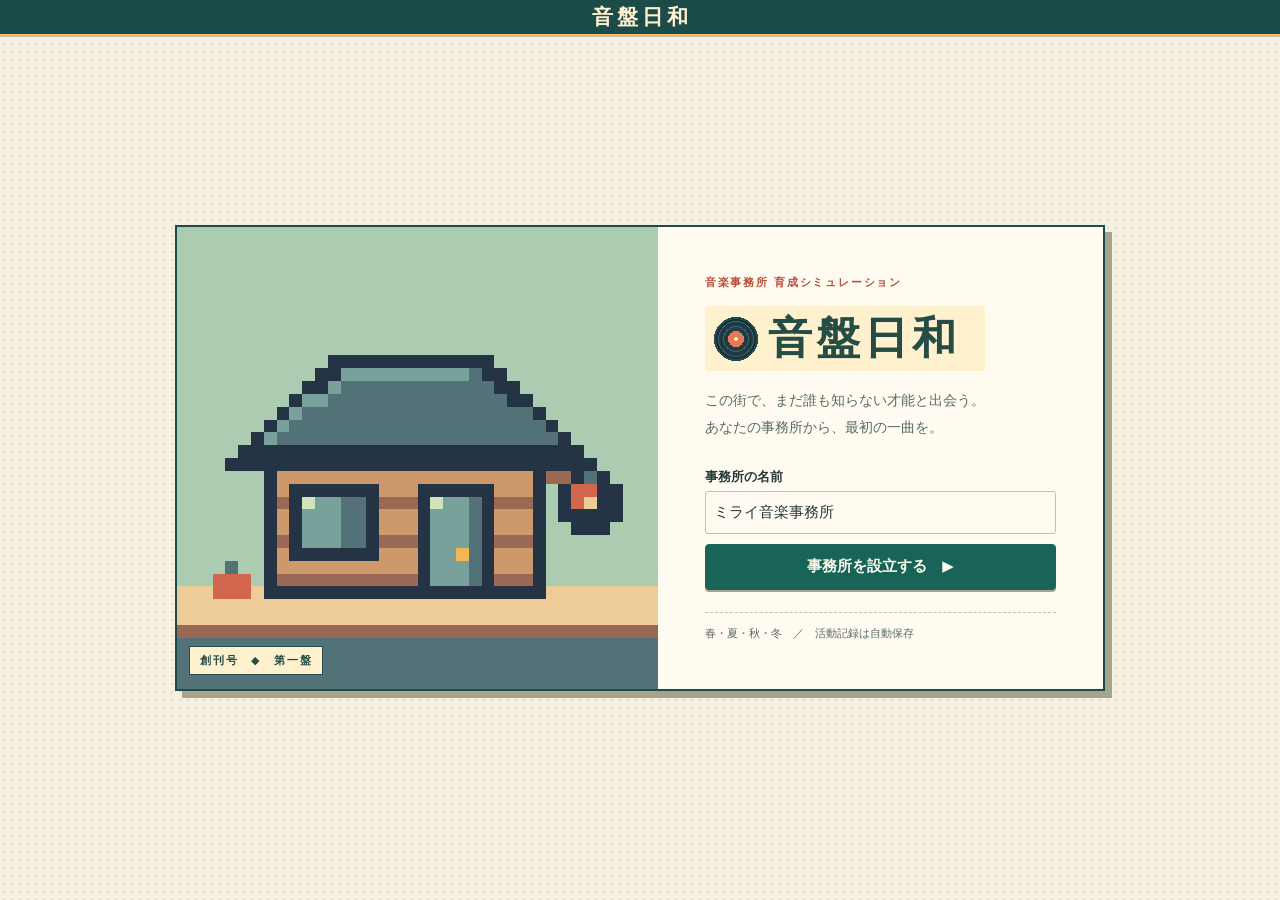
==== index.html @ c470c2fb "音盤日和 v1.0 を公開 音楽事務所育成シミュレーション「音盤日和」の最初の公開版。 ゲーム一式（ブラウザで遊べる静的ファイル）、ドット絵の素材、 設計書（game_design.md v1.0）と" ====
<!doctype html>
<html lang="ja">
<head>
<meta charset="utf-8">
<meta name="viewport" content="width=device-width,initial-scale=1">
<title>音盤日和｜音楽事務所育成ゲーム</title>
<link rel="stylesheet" href="style.css">
</head>
<body>
<div id="app"></div>
<script src="data.js"></script>
<script src="engine.js"></script>
<script src="art.js"></script>
<script src="sound.js"></script>
<script src="fx.js"></script>
<script src="goals.js"></script>
<script src="rival.js"></script>
<script src="live.js"></script>
<script src="ceremony.js"></script>
<script src="auto.js"></script>
<script src="app.js"></script>
<script src="training-input.js"></script>
</body>
</html>
---- style.css ----
:root{color-scheme:light;--bg:#f6f0e3;--card:#fffbf1;--ink:#263a39;--sub:#596b62;--line:#c4c1a9;--accent:#196459;--accent-ink:#fffbed;--good:#16734f;--warn:#ac442b;--ours:#dcecd8;--bar:#e8e8d6;--brand:#b94e39;--poster:#1c4c49;--cream:#fff0ce;--gold:#f4bd69;--shadow:#a6a48b;--dot:#ded9c8;--rest-bg:#eaf0f6;--rest-line:#7f9bbd}
@media(prefers-color-scheme:dark){:root{color-scheme:dark;--bg:#192723;--card:#25352f;--ink:#f3efd9;--sub:#bccabd;--line:#56685c;--accent:#a0d6bd;--accent-ink:#193b32;--good:#8cdbac;--warn:#ffab87;--ours:#364c3e;--bar:#3d4e43;--brand:#f29d7c;--poster:#173b38;--shadow:#101d19;--dot:#304237;--rest-bg:#22303d;--rest-line:#7d9cc0}}
*{box-sizing:border-box}
body{margin:0;background:var(--bg);color:var(--ink);font-family:system-ui,-apple-system,"Hiragino Sans","Yu Gothic UI",sans-serif;font-size:15px;line-height:1.55}
header{position:sticky;top:0;z-index:5;background:var(--card);border-bottom:1px solid var(--line)}
.top{display:flex;align-items:center;gap:12px;padding:10px 16px;max-width:960px;margin:0 auto}
.top h1{font-size:16px;margin:0;flex:1;min-width:0;overflow:hidden;text-overflow:ellipsis;white-space:nowrap}
.date{font-weight:700;color:var(--accent);white-space:nowrap}
nav{display:flex;gap:4px;padding:0 12px 8px;max-width:960px;margin:0 auto;overflow-x:auto}
nav button{border:0;background:none;color:var(--sub);padding:6px 12px;border-radius:999px;font:inherit;cursor:pointer;white-space:nowrap}
nav button.on{background:var(--accent);color:var(--accent-ink)}
main{max-width:960px;margin:0 auto;padding:16px}
.card{background:var(--card);border:1px solid var(--line);border-radius:12px;padding:14px 16px;margin-bottom:12px}
h2{font-size:17px;margin:4px 0 10px}
h3{font-size:15px;margin:0}
.btn{border:1px solid var(--line);background:var(--card);color:var(--ink);padding:7px 14px;border-radius:8px;font:inherit;cursor:pointer}
.btn.pri{background:var(--accent);border-color:var(--accent);color:var(--accent-ink);font-weight:700}
.btn:disabled{opacity:.45;cursor:default}
.btn.sm{padding:3px 10px;font-size:13px}
.sub{color:var(--sub);font-size:13px}
.grid{display:grid;grid-template-columns:repeat(auto-fill,minmax(280px,1fr));gap:12px}
.grid .card{margin:0}
.tag{display:inline-block;font-size:12px;padding:1px 8px;border-radius:999px;background:var(--bar);margin:2px 4px 2px 0}
.abil{display:grid;grid-template-columns:4.5em 1fr 2.2em 1.4em;align-items:center;gap:6px;font-size:13px}
.bar{height:8px;background:var(--bar);border-radius:4px;position:relative}
.bar i{display:block;height:100%;background:var(--accent);border-radius:4px}
.bar b{position:absolute;top:-2px;bottom:-2px;width:2px;background:var(--ink);opacity:.45}
.pot{text-align:center;font-weight:700;color:var(--sub)}
select,input[type=text]{font:inherit;padding:6px 8px;border:1px solid var(--line);border-radius:8px;background:var(--card);color:var(--ink);max-width:100%}
.tbl{overflow-x:auto}
table{width:100%;border-collapse:collapse;font-size:14px}
td,th{padding:6px 4px;border-bottom:1px solid var(--line);text-align:left}
th{color:var(--sub);font-weight:600;font-size:12px}
tr.ours td{background:var(--ours);font-weight:600}
.num{text-align:right;font-variant-numeric:tabular-nums}
.stats{display:grid;grid-template-columns:repeat(auto-fit,minmax(130px,1fr));gap:8px}
.stat{background:var(--bg);border-radius:10px;padding:10px}
.stat b{display:block;font-size:20px}
ul.log{margin:4px 0 10px;padding-left:18px}
.warn{color:var(--warn)}
.good{color:var(--good)}
.row{display:flex;gap:8px;flex-wrap:wrap;align-items:center}
.between{justify-content:space-between}
.check{display:flex;gap:6px;align-items:center;padding:3px 0}
.year{font-weight:700;margin:12px 0 4px}
.mock{font-size:12px;color:var(--sub);text-align:center;padding:16px}
.overlay{position:fixed;inset:0;z-index:20;background:rgba(0,0,0,.45);display:flex;align-items:flex-start;justify-content:center;padding:24px 16px;overflow-y:auto}
.modal{background:var(--card);color:var(--ink);border-radius:12px;width:100%;max-width:720px;padding:16px}
.modal details{border-top:1px solid var(--line);padding:8px 0}
.modal summary{cursor:pointer;font-weight:700}
.help-body p{margin:6px 0}
.ovbox{display:flex;align-items:baseline;gap:8px;flex-wrap:wrap;margin:6px 0}
.ovbox b{font-size:22px;color:var(--accent)}
.review{background:var(--bg);border-radius:8px;padding:8px 10px;margin:8px 0;font-size:13px;line-height:1.7}
.review .sub{display:block;text-align:right}
.chips{display:flex;flex-wrap:wrap;gap:6px;margin-top:8px;min-height:32px}
.chip{border:1px solid var(--line);background:var(--bg);color:var(--ink);border-radius:999px;padding:4px 10px;font:inherit;font-size:13px;cursor:pointer;display:flex;flex-direction:column;align-items:flex-start;line-height:1.3}
.chip small{color:var(--sub);font-size:11px}
.chip.on{border-color:var(--accent);background:var(--accent);color:var(--accent-ink)}
.chip.on small{color:var(--accent-ink)}
.chip.tired{border-color:var(--warn)}
.room{border-top:4px solid var(--accent)}
.room-rest{border-top-color:var(--rest-line);background:var(--rest-bg);border-color:var(--rest-line)}
.season-banner{display:flex;align-items:center;gap:12px;border-radius:10px;padding:14px 16px;margin-bottom:12px;color:#1d1d1f}
.season-banner span{font-size:34px}
.season-banner b{font-size:20px}
.season-banner .sub{color:#4a4a50}
.season-banner.s0{background:#ffe3ec}
.season-banner.s1{background:#dff4ff}
.season-banner.s2{background:#ffe9d1}
.season-banner.s3{background:#e8ecf7}
.event-card{border:2px solid var(--accent);border-radius:10px;padding:14px 16px}
.event-card p{margin:8px 0 12px}
.result{background:var(--ours);border-radius:8px;padding:8px 10px;margin-bottom:12px;font-size:14px}
.modal h3{margin-top:12px}
body{background-image:radial-gradient(var(--dot) 1px,transparent 1px);background-size:8px 8px;overflow-wrap:anywhere}
button,input,select,summary,a{touch-action:manipulation}
button:focus-visible,input:focus-visible,select:focus-visible,summary:focus-visible,a:focus-visible{outline:3px solid var(--brand);outline-offset:2px}
a{color:var(--accent)}
.pixel,.portrait i{image-rendering:pixelated}
.ico{width:16px;height:16px;vertical-align:-3px;margin-right:4px}
header{border-bottom:2px solid var(--accent);box-shadow:0 2px 0 var(--line)}
.top,nav,main{max-width:1100px}
.top{padding:12px 18px}.head-disc{width:32px;vertical-align:middle;margin-right:7px}
.top h1{font-weight:800}.date{font-size:14px}
nav{gap:4px;padding:0 16px 8px}nav button{border-radius:3px;flex:1;font-weight:700;font-size:14px}
nav button.on .ico{background:#f2d9a8;border-radius:3px}
.btn{border-radius:4px;font-weight:650;min-height:36px}.btn.pri{box-shadow:0 2px 0 var(--shadow)}.btn:hover,nav button:hover{filter:brightness(.94)}.btn:active{transform:translateY(1px)}
main{padding:20px 18px 40px}
.card,.modal{border-radius:5px;border:1px solid var(--line);box-shadow:0 3px 0 color-mix(in srgb,var(--shadow) 46%,transparent)}
.card{padding:16px}.page-head{position:relative;overflow:hidden;display:flex;align-items:center;justify-content:space-between;gap:12px;background:var(--poster);color:var(--cream);padding:20px 24px;margin-bottom:18px;border-bottom:5px solid var(--gold)}
.page-head small,.eyebrow,.season-label small,.catalog{font-weight:750;font-size:11px;letter-spacing:.16em}
.page-head h2{font-family:serif;font-size:clamp(25px,4vw,34px);line-height:1.25;margin:6px 0 4px}.page-head p{margin:0;font-size:13px}.page-head>.ico{width:48px;height:48px;padding:6px;background:var(--cream);transform:rotate(3deg);margin-right:8px}
.office-thumb{position:absolute;right:0;top:0;height:100%;width:34%;object-fit:cover;border-left:4px solid var(--gold)}.page-home .page-head>div{max-width:64%}
h2{font-size:19px}h3{font-size:16px}.grid{grid-template-columns:repeat(auto-fit,minmax(min(285px,100%),1fr));align-items:start}.grid>.card:only-child{max-width:540px}
.stat{background:var(--bg);border-radius:2px;border-left:3px solid var(--gold)}.stat b{font-family:ui-monospace,monospace;color:var(--accent);font-size:23px}
.identity{display:flex;align-items:center;gap:8px}.portrait{display:inline-block;flex:none;position:relative;vertical-align:middle;width:var(--size);height:var(--size);background:linear-gradient(145deg,var(--swatch) 0 75%,#fff5da 75%);border-radius:3px;overflow:hidden}
.portrait i{position:absolute;inset:0;background-repeat:no-repeat}.identity .portrait{box-shadow:inset 0 0 0 2px #ffffff50}
.tag{border-radius:4px;padding:3px 7px}.tag .ico{width:13px;height:13px}.ovbox{padding:5px 0;border-bottom:1px dashed var(--line)}.ovbox b{font:800 27px ui-monospace,monospace}
.dossier{padding-top:8px}.dossier summary{cursor:pointer;font-size:13px;font-weight:650;color:var(--accent);padding:6px 0}.dossier[open] summary{margin-bottom:8px}
.abil{grid-template-columns:5.7em 1fr 2em 1.2em;line-height:1.75}.abil .ico{width:13px;height:13px}.bar,.bar i{border-radius:1px}.bar{height:7px}.bar i{background:var(--accent)}.review{border-radius:2px;border-left:3px solid var(--gold)}
.member{display:inline-flex;align-items:center;gap:4px;margin:4px}.room-scene{height:146px;position:relative;overflow:hidden;margin:-16px -16px 12px}.room-bg,.place-photo,.venue-image{width:100%;object-fit:cover}.room-bg{height:100%}.occupants{position:absolute;inset:auto 5px 4px;display:flex;gap:2px;flex-wrap:wrap;align-content:flex-end}
.occupant{border:0;background:none;padding:0;cursor:pointer;line-height:0}.occupant .portrait{background:none;filter:drop-shadow(1px 1px 0 #15332f)}.occupant.selected{outline:2px solid var(--gold);background:#21373380}.room{overflow:hidden}.room .chip{border-radius:3px;min-height:36px}
.place{overflow:hidden}.place-photo{height:115px}.venue-image{height:78px;margin:8px 0}.gig,.award{display:flex;gap:10px;align-items:center;padding:7px 0;border-bottom:1px dashed var(--line)}.gig img{width:88px;aspect-ratio:2/1;object-fit:cover}
.page-chart tr:nth-child(2) td:first-child{color:var(--brand);font-weight:900}.page-history .year{border-bottom:2px solid var(--accent);color:var(--accent)}.page-history .log li{padding:4px 0}.check{flex-wrap:wrap;border-bottom:1px dashed var(--line);padding:7px 0}
.overlay{background:#102521af}.modal{padding:18px}.season-banner{padding:0;height:clamp(110px,19vw,155px);border-radius:3px;align-items:end;overflow:hidden;background-size:cover!important;background-position:center!important;image-rendering:pixelated;animation:arrive .28s ease-out}
.season-banner.s0{background-image:url(images/seasons/0.png)}.season-banner.s1{background-image:url(images/seasons/1.png)}.season-banner.s2{background-image:url(images/seasons/2.png)}.season-banner.s3{background-image:url(images/seasons/3.png)}
.season-label{padding:8px 15px;background:#193938ee;color:var(--cream);border-left:4px solid var(--gold)}.season-label small,.season-label b{display:block}.season-label .sub{color:#e6e5d0}.season-label .ico{background:var(--cream);padding:2px;width:21px;height:21px}
.event-card{border:1px solid var(--line);border-top:4px solid var(--brand);border-radius:3px;display:flow-root}.event-card>.portrait,.event-photo{float:right;margin-left:10px}.event-photo{width:90px}.event-card button{min-height:42px}.modal td .portrait{margin-right:5px}.award .ico{width:24px;height:24px}
.cover{max-width:970px;min-height:94vh;display:grid;align-content:center;padding:32px 20px}.sleeve{border:2px solid var(--poster);background:var(--card);display:grid;grid-template-columns:1.08fr 1fr;box-shadow:7px 7px 0 var(--shadow)}
.cover-art{position:relative;min-height:360px;overflow:hidden}.cover-img{position:absolute;width:100%;height:100%;object-fit:cover}.catalog{position:absolute;left:12px;bottom:14px;background:var(--cream);color:#254c45;padding:5px 10px;border:1px solid #254c45}
.cover-copy{padding:clamp(24px,4vw,47px);display:flex;flex-direction:column;justify-content:center}.eyebrow{color:var(--brand)}.cover-copy h1{margin:15px 0 6px;display:flex;align-items:center;gap:8px;white-space:nowrap;font-family:serif;letter-spacing:.02em;font-size:clamp(32px,4vw,48px);line-height:1.25}.brand-disc{width:.95em}
.cover-copy p{color:var(--sub);font-size:14px;line-height:1.9;margin:10px 0 26px}.cover-copy label{font-weight:700;font-size:13px;margin-bottom:4px}.cover-copy input{min-height:43px;border-radius:3px}.cover-copy .pri{margin-top:10px;min-height:46px}.cover-foot{border-top:1px dashed var(--line);padding-top:12px;margin-top:22px;color:var(--sub);font-size:11px}
@keyframes arrive{from{opacity:.3;transform:translateY(-6px)}to{opacity:1;transform:none}}
@media(prefers-reduced-motion:reduce){*,*::before,*::after{animation:none!important;transition:none!important}}
@media(max-width:650px){.cover{max-width:480px}.sleeve{grid-template-columns:1fr}.cover-art{min-height:0;height:clamp(180px,55vw,255px)}.cover-copy{padding:22px}.cover-copy p{margin:8px 0 15px}.top{flex-wrap:wrap;gap:6px;padding:7px 9px}.top h1{font-size:14px}.head-disc{width:20px;margin-right:3px}.date{font-size:12px}.date .ico{width:13px;height:13px;margin-right:0}.top .btn{font-size:12px;padding:5px 7px}.top .pri{white-space:nowrap}nav{padding:0 4px 5px;gap:1px;display:grid;grid-template-columns:repeat(7,minmax(0,1fr));overflow:visible}nav button{font-size:11px;letter-spacing:-.04em;padding:4px 0;white-space:normal;line-height:1.1}nav .ico{display:block;margin:0 auto 3px;width:14px;height:14px}main{padding:12px 9px 28px}.page-head{padding:14px;margin-bottom:12px}.office-thumb{width:30%}.page-head small{font-size:10px}.card,.modal{padding:12px}.grid{gap:9px}.room-scene{margin:-12px -12px 10px}.overlay{padding:10px 6px}.stats{grid-template-columns:repeat(2,minmax(0,1fr))}.cover-copy h1{font-size:36px}}
.event-illustration{display:block;width:100%;max-height:150px;object-fit:cover;margin-bottom:12px}.event-card>.portrait{margin-top:4px}
.occupant{display:flex;flex-direction:column;align-items:center}.occupant::after{content:"";width:16px;height:15px;margin-top:-2px;background:linear-gradient(90deg,#233c43 0 35%,transparent 35% 63%,#233c43 63%) bottom/100% 6px no-repeat,linear-gradient(90deg,#314951 0 25%,#50656a 25% 75%,#314951 75%) top/100% 9px no-repeat;filter:drop-shadow(1px 1px 0 #cec4a1)}

.wordmark{width:min(100%,280px);height:auto}.portrait,button img{user-select:none}
.masthead{background:var(--poster);color:var(--cream);text-align:center;font:700 21px/34px serif;letter-spacing:.18em;text-indent:.18em;border-bottom:1px solid var(--gold)}
.overlay{top:34px}.welcome-head{border:0}.page-head>div:first-child{max-width:63%}.page-head{min-height:105px}.page-head h2{margin-top:0}
.action-badge{display:inline-block;padding:1px 5px;margin-left:3px;border-radius:4px;background:#ffe096;color:#533415;font-size:11px;font-weight:800;line-height:1.5;border:1px solid #966724;vertical-align:middle}
.unit-card{overflow:hidden}.unit-jacket{position:relative;margin:-16px -16px 0}.type-photo{width:100%;aspect-ratio:2.35;display:block;object-fit:cover}.type-label{position:absolute;bottom:6px;left:8px;padding:3px 9px;background:#173b38;color:#fff0ce;border-left:3px solid #f4bd69;font-weight:750;font-size:13px}.type-label .ico{background:#fff0ce;border-radius:2px}.unit-name{font-size:clamp(22px,3vw,30px);line-height:1.25;margin:12px 0 8px;color:var(--ink)}.form-type-photo{width:min(100%,360px);display:block;aspect-ratio:3;object-fit:cover;margin-bottom:10px;border-radius:3px}
.chart-move{display:inline-flex;align-items:center;white-space:nowrap;border-radius:4px;border:1px solid currentColor;padding:2px 6px;font-size:12px;font-weight:750}.chart-move.new{background:#ffde9c;color:#634316}.chart-move.up{background:#d6efdc;color:#20583b}.chart-move.down{background:#f5dfd9;color:#85462c}.chart-move.flat{background:#e4e6ec;color:#475164}.prev-rank{display:block;color:var(--sub);font-size:11px}
.face-link{background:none;color:inherit;border:0;padding:0;vertical-align:middle;line-height:0;border-radius:4px;cursor:zoom-in}.face-link:hover,.occupant:hover{outline:2px solid var(--accent)}.event-card>.face-link{float:right}
.profile-dialog{color:var(--ink);background:var(--card);border:2px solid var(--accent);border-radius:7px;width:min(420px,calc(100% - 24px));max-height:calc(100dvh - 84px);overflow:auto;padding:18px;box-shadow:0 10px 36px #12292666}.profile-dialog::backdrop{background:#112723a8}.profile-top{display:flex;align-items:center;justify-content:space-between;border-bottom:1px dashed var(--line);padding-bottom:8px;margin-bottom:10px}
.chip-name{display:flex;align-items:center;gap:4px}.chip-name i{font-style:normal;opacity:.7}.chip-name::after{content:'✓';visibility:hidden}.chip.on .chip-name::after{visibility:visible}.chip.tired:not(.on){border-color:var(--line)}.chip.tired small{font-weight:bold}.room-move{margin-top:8px}.room-move:enabled{background:var(--accent);color:var(--accent-ink)}.room-move:disabled{visibility:hidden}.room.drop-target{outline:4px dashed var(--accent);outline-offset:-4px;background:var(--ours)}
[data-drag-person]{cursor:grab;user-select:none;-webkit-user-select:none;-webkit-touch-callout:none}.moving-person [data-drag-person]{cursor:grabbing}.drag-ghost{position:fixed;top:0;left:0;background:var(--accent);color:var(--accent-ink);padding:5px 10px;border:2px solid var(--gold);border-radius:4px;z-index:30;pointer-events:none}
@media(max-width:650px){.unit-jacket{margin:-12px -12px 0}.action-badge{margin:2px auto 0;display:table;font-size:9px;line-height:12px;padding:0 3px}nav button{align-self:stretch}nav{align-items:start}.masthead{font-size:18px;line-height:28px}.overlay{top:29px}.page-head{min-height:89px}.page-head h2{font-size:23px}.room-move{min-height:36px}}

/* グループ名と形態を同じ視線で読める小型の名札 */
.unit-card .unit-jacket{margin:0 0 8px;display:flex;gap:10px;align-items:center;padding:0 0 10px;border-bottom:1px dashed var(--line)}.unit-jacket>div{min-width:0}.unit-jacket .type-photo,.form-type-photo{width:auto;height:44px;max-width:88px;aspect-ratio:auto;object-fit:contain;margin:0;flex:none}.unit-jacket .type-label{position:static;display:inline-block;background:var(--bar);color:var(--accent);border-left:0;border-radius:3px;font-size:12px;line-height:1.5;padding:1px 6px}.unit-jacket .unit-name{margin:3px 0 0;line-height:1.2}.office-thumb{object-fit:contain;background:var(--poster);border-left:0}.action-badge{display:inline-grid;place-items:center;border:1px solid #fff6df;border-radius:50%;width:17px;height:17px;margin:0 0 0 3px;padding:0;background:#b54030;color:white;font:800 12px/1 system-ui;vertical-align:2px}.chart-move{font-family:system-ui,sans-serif;font-weight:800}
@media(max-width:650px){nav button{position:relative}nav .action-badge{position:absolute;top:0;left:calc(50% + 3px);margin:0;width:14px;height:14px;font-size:10px}.unit-jacket .type-photo,.form-type-photo{height:32px;max-width:64px}}
/* 横並びの枠は縦横の大きさをそろえる（D40）。いちばん大きい枠に合わせ、操作ボタンは枠の下端にそろえる */
.grid{grid-template-columns:repeat(auto-fill,minmax(min(285px,100%),1fr));grid-auto-rows:1fr;align-items:stretch}
.grid>.card:only-child{max-width:none}
.grid>.card{display:flex;flex-direction:column}
.grid>.card>:last-child{margin-top:auto}
.grid>.card>.btn:last-child{align-self:flex-start}
/* 所属カードの詳細を開いている間：開いた枠だけ幅はそのまま下へ伸ばす。ほかの枠は閉じたときの高さ（--card-h）を保つ */
.grid:has(.dossier[open]){grid-auto-rows:auto;align-items:start}
.grid:has(.dossier[open])>.card{min-height:var(--card-h,auto)}

/* ===== 演出・アニメーション（D44〜D46） ===== */
@keyframes spin{to{transform:rotate(360deg)}}
@keyframes paperIn{from{opacity:0;transform:translateY(7px)}to{opacity:1;transform:none}}
@keyframes pageIn{from{opacity:.4}to{opacity:1}}
.page-in{animation:pageIn .2s ease-out}
/* 次の季節へ：針を落とす */
.needle-fx{position:fixed;inset:0;z-index:40;display:grid;place-items:center;background:#102521b8;animation:pageIn .15s;cursor:pointer;transition:opacity .25s}
.needle-fx.out{opacity:0}
.turntable{position:relative;width:min(46vw,190px);aspect-ratio:1}
.turntable .disc{width:100%;height:100%;image-rendering:pixelated;animation:spin 1.1s steps(12) infinite;filter:drop-shadow(4px 4px 0 #0a1715)}
.turntable .arm{position:absolute;top:-14%;right:-4%;width:8%;height:72%;background:var(--gold);border:3px solid #263a39;transform-origin:50% 6%;transform:rotate(-34deg);animation:armDrop .4s steps(4) forwards}
@keyframes armDrop{to{transform:rotate(4deg)}}
/* 季節の帯：舞うもの */
.season-banner{position:relative}
.particles{position:absolute;inset:0;pointer-events:none;overflow:hidden}
.particles i{position:absolute;top:-8px;animation:fall 6s steps(30) infinite}
.particles.p1 i{top:auto;bottom:-8px;animation-name:rise;opacity:.85}
.particles.p2 i{animation-name:fallSpin}
@keyframes fall{to{transform:translate(var(--drift),190px)}}
@keyframes fallSpin{50%{transform:translate(calc(var(--drift)*-1),95px) rotate(90deg)}to{transform:translate(var(--drift),190px) rotate(180deg)}}
@keyframes rise{0%{transform:none;opacity:0}20%{opacity:.9}to{transform:translate(var(--drift),-170px);opacity:0}}
/* 季節の結果：紙面のように上から順に */
.fresh .paper>*,.fresh .event-card{animation:paperIn .38s ease-out both;animation-delay:calc(var(--i,0)*60ms)}
.paper{position:relative}
.goal-stamp{display:flex;align-items:center;gap:12px;padding:8px 10px;margin:6px 0;border:1px dashed var(--brand);border-radius:3px;background:color-mix(in srgb,var(--gold) 16%,var(--card));font-weight:700}
.seal{flex:none;display:inline-grid;place-items:center;width:44px;height:44px;border:2px solid var(--brand);border-radius:50%;color:var(--brand);font-size:12px;font-weight:900;letter-spacing:.05em;transform:rotate(-12deg)}
.fresh .goal-stamp .seal{animation:stamp .32s cubic-bezier(.3,1.6,.6,1) both;animation-delay:.35s}
@keyframes stamp{from{transform:scale(2.2) rotate(-30deg);opacity:0}to{transform:scale(1) rotate(-12deg);opacity:1}}
.award.won{position:relative;overflow:hidden;background:color-mix(in srgb,var(--gold) 22%,transparent);font-weight:700;padding-left:6px}
.award.won::after{content:'';position:absolute;inset:0;background:linear-gradient(105deg,transparent 35%,#fff8 50%,transparent 65%);transform:translateX(-100%);animation:shine 1.6s .6s ease-out 2}
.award.won .ico{animation:coin 1.2s steps(6) .5s 2}
@keyframes shine{to{transform:translateX(100%)}}
@keyframes coin{50%{transform:scaleX(.1)}}
.confetti{position:absolute;top:40%;width:5px;height:5px;z-index:3;pointer-events:none;animation:burst 2.2s ease-out both}
@keyframes burst{0%{transform:none;opacity:1}100%{transform:translate(var(--dx),var(--dy)) rotate(270deg);opacity:0}}
/* お知らせ */
.toast{position:fixed;left:50%;bottom:20px;z-index:50;transform:translateX(-50%);background:var(--card);color:var(--ink);border:1px solid var(--line);border-left:5px solid var(--gold);padding:9px 16px;border-radius:3px;box-shadow:0 3px 0 color-mix(in srgb,var(--shadow) 60%,transparent);font-weight:700;font-size:14px;animation:paperIn .25s;transition:opacity .35s;max-width:calc(100% - 32px)}
.toast.out{opacity:0}
/* ドット絵のアニメーション：まばたき、練習中の人の揺れ、休養のzzz、BGM中に回る盤 */
.portrait .f-eyes{animation:blink 6s steps(1) infinite;animation-delay:var(--blink,0s)}
.portrait.tired .f-eyes{animation:none}
@keyframes blink{0%,94%{opacity:1}95%,97%{opacity:0}98%{opacity:1}}
.occupant{position:relative}
.occupant .portrait{animation:bob 1.6s steps(2) infinite;animation-delay:var(--d,0s)}
.room-dance .occupant .portrait{animation-duration:.7s}
.room-stage .occupant .portrait{animation-duration:1s}
.room-voice .occupant .portrait,.room-play .occupant .portrait{animation-duration:1.2s}
.room-rest .occupant .portrait{animation:breathe 3.2s steps(2) infinite;animation-delay:var(--d,0s)}
@keyframes bob{50%{transform:translateY(-2px)}}
@keyframes breathe{50%{transform:translateY(1px)}}
.zz{position:absolute;top:-4px;right:-3px;font:900 10px/1 monospace;color:#fff0ce;text-shadow:1px 1px 0 #15332f;animation:zz 2.8s steps(4) infinite;animation-delay:var(--d,0s)}
@keyframes zz{0%{transform:none;opacity:0}25%{opacity:1}100%{transform:translate(5px,-12px);opacity:0}}
.bgm-on .head-disc{animation:spin 6s steps(16) infinite}
.dossier[open] .bar i{animation:grow .6s ease-out both;transform-origin:left}
@keyframes grow{from{transform:scaleX(0)}}
/* ホーム：事務所ランク */
.rank-card .rank-name{font-family:serif;font-size:22px;margin:2px 0 4px}
.rank-bar{margin:8px 0 6px;height:8px}.rank-bar i{background:var(--gold)!important}
/* 歴史：殿堂と実績 */
.hall-shelf{display:grid;grid-template-columns:repeat(auto-fill,minmax(160px,1fr));gap:10px}
.sleeve-card{display:flex;flex-direction:column;align-items:center;gap:4px;text-align:center;padding:12px 8px;border:2px solid var(--gold);border-radius:3px;background:color-mix(in srgb,var(--gold) 10%,var(--card))}
.sleeve-card .type-photo{height:40px;width:auto}
.achv-list{display:grid;grid-template-columns:repeat(auto-fill,minmax(240px,1fr));gap:6px 12px}
.achv{display:flex;align-items:center;gap:10px;padding:6px 0;border-bottom:1px dashed var(--line);opacity:.55}
.achv.got{opacity:1}
.achv .seal{width:36px;height:36px;font-size:11px;border-color:var(--line);color:var(--sub)}
.achv.got .seal{border-color:var(--brand);color:var(--brand)}
/* 自動送り・設定 */
.auto-btn.running{background:var(--brand);border-color:var(--brand);color:#fff}
.auto-bar{display:flex;align-items:center;gap:10px;flex-wrap:wrap;background:var(--ours);padding:6px 10px;margin-bottom:10px;border-radius:3px;font-weight:700}
.auto-bar .btn{margin-left:auto}
.settings h3{margin:16px 0 4px;border-bottom:1px solid var(--line);padding-bottom:3px}
.set-row{display:flex;align-items:center;flex-wrap:wrap;gap:6px;margin:7px 0}
.settings input[type=range]{width:100%;max-width:320px}
/* エンドロール */
.overlay.credits{top:0;z-index:45;display:block;padding:0;background:#0d1d1a}
.cr-roll{position:absolute;inset:0;overflow:hidden;-webkit-mask-image:linear-gradient(transparent,#000 12%,#000 88%,transparent);mask-image:linear-gradient(transparent,#000 12%,#000 88%,transparent)}
.cr-inner{position:absolute;left:0;right:0;top:0;text-align:center;color:#fff0ce;padding:0 16px;transform:translateY(62vh);animation:roll 36s linear 1.2s forwards}
@keyframes roll{to{transform:translateY(calc(-100% + 55vh))}}
.cr-title{font:700 34px/1.4 serif;letter-spacing:.2em;margin:18px 0 40px}
.cr-block{margin:0 0 54px;line-height:1.9}
.cr-block small{display:block;color:#f4bd69;letter-spacing:.24em;font-size:12px;margin-bottom:8px}
.cr-block .sub{color:#bccabd}
.cr-big{font:700 22px/1.5 serif;margin-top:6px}
.cr-end{font:700 22px/1.6 serif;letter-spacing:.15em;padding-bottom:20px}
.gold-disc{width:120px;image-rendering:pixelated;filter:sepia(1) saturate(4) hue-rotate(2deg) brightness(1.08);animation:spin 4s steps(16) infinite}
.cr-btn{position:fixed;right:20px;bottom:20px;z-index:46}
@media(max-width:650px){.auto-btn .lbl{display:none}}

/* ===== ライブ本番（D48） ===== */
body.live-open{overflow:hidden}
#live{--card:#1c2b29;--ink:#fff0ce;--line:#56685c;--accent:#f4bd69;--accent-ink:#263a39;--sub:#bccabd;--shadow:#0a1715;position:fixed;inset:0;z-index:60;display:flex;flex-direction:column;overflow-y:auto;background:#0b1614;color:#fff0ce;animation:pageIn .3s;transition:opacity .3s}
#live.out{opacity:0}
.live-top{display:flex;align-items:center;justify-content:space-between;gap:10px;padding:10px 16px;border-bottom:2px solid #f4bd69}
.live-top small{display:block;color:#f4bd69;font-size:11px;font-weight:800;letter-spacing:.2em}
.live-top b{font:700 18px/1.3 serif;margin-right:10px}
.stage{position:relative;flex:none;height:clamp(250px,52vh,470px);overflow:hidden;background:#000;--amp:0px;--jd:2s;--bob:1.6s}
.stage.h1{--amp:2px;--jd:1.2s;--bob:1.3s}.stage.h2{--amp:4px;--jd:.8s;--bob:.9s}.stage.h3{--amp:7px;--jd:.55s;--bob:.6s}.stage.h4{--amp:10px;--jd:.42s;--bob:.45s}
.stage-bg{position:absolute;inset:0;width:100%;height:100%;object-fit:cover;image-rendering:pixelated;filter:brightness(.4);transition:filter .6s}
.h2 .stage-bg{filter:brightness(.55)}.h3 .stage-bg{filter:brightness(.7) saturate(1.2)}.h4 .stage-bg{filter:brightness(.85) saturate(1.4)}
.beams{position:absolute;inset:0;pointer-events:none}
.beams i{position:absolute;top:-8%;width:20%;height:115%;clip-path:polygon(44% 0,56% 0,100% 100%,0 100%);transform-origin:50% 0;background:linear-gradient(#fff0ce77,transparent 80%);opacity:0;animation:sweep 3s ease-in-out infinite alternate;transition:opacity .6s}
.beams i:nth-child(1){left:2%;background:linear-gradient(#f4bd6988,transparent 80%)}.beams i:nth-child(2){left:20%;animation-delay:-1s;background:linear-gradient(#9fe3c788,transparent 80%)}.beams i:nth-child(3){left:40%;animation-delay:-2s}.beams i:nth-child(4){left:60%;animation-delay:-.5s;background:linear-gradient(#f5b8c688,transparent 80%)}.beams i:nth-child(5){left:78%;animation-delay:-1.5s;background:linear-gradient(#a9c7ff88,transparent 80%)}
.h1 .beams i{opacity:.25}.h2 .beams i{opacity:.5}.h3 .beams i{opacity:.8;animation-duration:1.6s}.h4 .beams i{opacity:1;animation-duration:.9s}
@keyframes sweep{from{transform:rotate(-14deg)}to{transform:rotate(14deg)}}
.band{position:absolute;left:0;right:0;bottom:31%;display:flex;justify-content:center;align-items:flex-end;gap:14px;padding:0 8px}
.mem{position:relative;display:flex;flex-direction:column;align-items:center;gap:3px;transition:filter .3s,transform .3s}
.mem small{font-size:11px;font-weight:700;background:#0b1614cc;padding:0 5px;border-radius:2px;white-space:nowrap}
.mem .portrait{animation:bob var(--bob) steps(2) infinite;box-shadow:0 0 0 2px #0b1614}
.mem.dim{filter:brightness(.4)}
.mem.spot{transform:scale(1.14);z-index:2}
.mem.spot::before{content:"";position:absolute;bottom:20px;left:50%;width:150px;height:340px;transform:translateX(-50%);clip-path:polygon(42% 0,58% 0,100% 100%,0 100%);background:linear-gradient(#fff6,#fff2 70%,transparent);pointer-events:none;z-index:-1}
.mem.hit .portrait{box-shadow:0 0 0 3px #f4bd69,0 0 18px #f4bd69}
.mem.miss{filter:grayscale(.7) brightness(.7)}
.crowd{position:absolute;left:0;right:0;bottom:0;height:30%;display:flex;flex-wrap:wrap;align-content:flex-end;justify-content:center;gap:0 5px;padding:0 4px 2px;overflow:hidden;background:linear-gradient(transparent,#0b1614 75%)}
.crowd i{position:relative;width:14px;height:20px;background:radial-gradient(circle at 50% 28%,#22332f 0 30%,transparent 32%),linear-gradient(#22332f,#22332f) bottom/100% 48% no-repeat;animation:jump var(--jd) steps(2) infinite;animation-delay:var(--d)}
.crowd i::after{content:"";position:absolute;top:-9px;left:10px;width:3px;height:10px;background:var(--c);box-shadow:0 0 6px var(--c);opacity:0;transition:opacity .4s}
.h2 .crowd i:nth-child(3n)::after,.h3 .crowd i:nth-child(2n)::after,.h4 .crowd i::after{opacity:1}
@keyframes jump{50%{transform:translateY(calc(var(--amp)*-1))}}
.stage.slow{--jd:3.5s;--bob:3.5s}.stage.slow .stage-bg{filter:brightness(.22) grayscale(.6)}.stage.slow .beams i{animation-duration:8s}
.stage.explode{--amp:18px;--jd:.28s;--bob:.3s}.stage.explode .stage-bg{filter:brightness(1.15) saturate(1.5)}.stage.explode .beams i{opacity:1;animation-duration:.4s}
.song-title{position:absolute;top:9%;left:0;right:0;text-align:center;font:700 clamp(20px,4vw,30px)/1.3 serif;text-shadow:2px 2px 0 #0b1614;opacity:0;pointer-events:none}
.song-title small{display:block;font:800 11px/1.6 sans-serif;letter-spacing:.3em;color:#f4bd69}
.song-title.show{animation:titleIn 2.6s ease-out forwards}
@keyframes titleIn{0%{opacity:0;transform:translateY(8px)}15%,70%{opacity:1;transform:none}100%{opacity:0}}
.floats{position:absolute;inset:0;pointer-events:none}
.float{position:absolute;left:50%;top:38%;transform:translateX(-50%);font:900 30px/1 ui-monospace,monospace;text-shadow:2px 2px 0 #0b1614;animation:floatUp 1.5s ease-out forwards}
.float.up{color:#f4bd69}.float.down{color:#ffab87}
@keyframes floatUp{from{opacity:0;transform:translate(-50%,10px)}20%{opacity:1}to{opacity:0;transform:translate(-50%,-50px)}}
.meter{display:flex;align-items:center;gap:10px;padding:10px 16px;max-width:760px;width:100%;margin:0 auto;font-weight:800;font-size:13px}
.mbar{flex:1;height:16px;position:relative;background:#263a39;border:2px solid #fff0ce33}
.mbar i{position:absolute;left:0;top:0;bottom:0;background:linear-gradient(90deg,#196459,#f4bd69 60%,#b94e39);transition:width .7s steps(10)}
.mbar .zone{position:absolute;left:53.3%;right:0;top:0;bottom:0;border-left:2px dashed #f4bd69;background:repeating-linear-gradient(45deg,#f4bd6922 0 4px,transparent 4px 8px)}
.meter em{font:900 22px ui-monospace,monospace;font-style:normal;min-width:3ch;text-align:right}
.meter.hot em{color:#f4bd69;animation:pulse .8s steps(2) infinite}
@keyframes pulse{50%{opacity:.55}}
.live-panel{padding:6px 16px 28px;max-width:760px;width:100%;margin:0 auto}
.narr{font-size:16px;line-height:1.7;margin:4px 0 8px}.narr b{color:#f4bd69;margin-right:6px}.narr.good{color:#9fe3c7}.narr.warn{color:#ffab87}
.live-panel .sub{color:#bccabd}.live-panel .warn{color:#ffab87}
.setlist{display:flex;flex-wrap:wrap;gap:8px;margin:8px 0 14px}.setlist .btn small{margin-left:6px;opacity:.75}.setlist .btn.on{border-color:#f4bd69;background:#f4bd6933}
.orders{display:grid;grid-template-columns:repeat(3,1fr);gap:8px;margin-top:10px}
.orders .btn{display:flex;flex-direction:column;align-items:center;justify-content:center;gap:2px;min-height:70px;padding:8px 6px}
.orders .btn b{font-size:17px}.orders .btn small{font-size:11px;opacity:.8;font-weight:600}
.chance{font-style:normal;font-size:11px;font-weight:900;color:#f4bd69;animation:pulse .7s steps(2) infinite}
.orders .btn.pri .chance{color:#b94e39}
.finale{display:flex;align-items:center;flex-wrap:wrap;gap:18px 26px;padding-top:6px}
.finale b{font-family:ui-monospace,monospace}.finale .btn{margin-left:auto}
.grade{width:118px;height:118px;border:4px solid #f29d7c;color:#f29d7c;border-radius:50%;display:grid;place-content:center;text-align:center;transform:rotate(-10deg);animation:stamp .4s cubic-bezier(.3,1.6,.6,1) both}
.grade span{font-size:11px;letter-spacing:.3em;font-weight:800}.grade b{font:900 25px/1.2 serif!important}
.grade.g3,.grade.g4{border-color:#f4bd69;color:#f4bd69}.grade.g4{box-shadow:0 0 24px #f4bd69,inset 0 0 14px #f4bd6966;width:136px;height:136px}.grade.g0{border-color:#56685c;color:#8a9a90}
.cutin{position:fixed;inset:0;z-index:70;pointer-events:none;display:grid;place-items:center;background:#000b;opacity:0;transition:opacity .15s,background .1s}
.cutin.on{opacity:1}.cutin.flash{background:#fff}
.cut-band{position:relative;width:100%;height:clamp(150px,30vh,210px);display:flex;align-items:center;justify-content:center;gap:22px;transform:skewY(-6deg);background:repeating-linear-gradient(-12deg,#b94e39 0 6px,#c4593f 6px 14px);overflow:hidden;animation:bandIn .25s steps(5) both;box-shadow:0 6px 0 #f4bd69,0 -6px 0 #f4bd69}
.cut-band::before{content:"";position:absolute;inset:0;background:repeating-linear-gradient(90deg,transparent 0 46px,#fff4 46px 49px);animation:lines .25s linear infinite}
.cut-band>*{transform:skewY(6deg);position:relative}
.cut-band .portrait{border:4px solid #fff0ce;box-shadow:5px 5px 0 #263a39;animation:none}
.cut-text{display:flex;flex-direction:column;gap:2px}
.cut-text small{color:#f4bd69;font-weight:900;letter-spacing:.5em;font-size:13px}
.cut-text b{font:900 clamp(24px,6vw,46px)/1.15 serif;color:#fff0ce;text-shadow:3px 3px 0 #263a39;animation:slam .3s .15s cubic-bezier(.3,1.6,.6,1) both}
.cut-text span{font-weight:800;color:#fff0ce}
@keyframes bandIn{from{transform:skewY(-6deg) translateX(-100%)}to{transform:skewY(-6deg)}}
@keyframes lines{to{background-position:-49px 0}}
@keyframes slam{from{transform:skewY(6deg) scale(2.2);opacity:0}to{transform:skewY(6deg) scale(1);opacity:1}}
.tag.skill{background:color-mix(in srgb,var(--gold) 24%,transparent);border-color:var(--gold);font-weight:700}
@media(max-width:650px){.band{gap:6px}.orders .btn b{font-size:15px}.finale .btn{margin-left:0;width:100%}}
@media(max-width:650px){.crowd i:nth-child(n+64){display:none}.live-top b{font-size:16px}}
/* 殿堂のカード：実績を書き込む */
.hall-shelf{grid-template-columns:repeat(auto-fill,minmax(min(300px,100%),1fr))}
.sleeve-card{align-items:stretch;text-align:left;gap:2px;padding:12px 14px}
.hall-head{display:flex;align-items:center;gap:10px;padding-bottom:8px;margin-bottom:4px;border-bottom:1px dashed var(--gold)}
.hall-head b{display:block;font:700 17px/1.3 serif}.hall-head .type-photo{height:40px;width:auto}
.hall-row{display:grid;grid-template-columns:5.5em 1fr;gap:6px;font-size:13px;padding:2px 0}
.hall-row>span{color:var(--sub);font-weight:700}

/* ===== ライブ本番 段階2・3、発表のショー（D49） ===== */
.vs{font-style:normal;color:#f29d7c;font-weight:800;margin-left:6px}
.meter.rival{padding-top:0;opacity:.85}.meter.rival .mbar i{background:linear-gradient(90deg,#5f6e88,#a9c7ff)}.meter.rival em{font-size:17px}
.meter span{min-width:5em;max-width:9em;overflow:hidden;text-overflow:ellipsis;white-space:nowrap}
.orders.two{grid-template-columns:repeat(2,1fr)}
.cut-band.duo{gap:14px}.cut-band.duo .portrait:nth-child(2){margin-left:-30px;margin-top:40px}
.vs-result{font:900 22px/1.3 serif;margin-bottom:4px}.vs-result span{font:700 14px ui-monospace,monospace;margin-left:6px;opacity:.85}
.vs-result.win{color:#f4bd69}.vs-result.lose{color:#bccabd}
.k-yearend .stage-bg{filter:brightness(.35) hue-rotate(-20deg)}.k-yearend .h4 .stage-bg{filter:brightness(.8) saturate(1.4) hue-rotate(-20deg)}
/* 発表の幕 */
.show{position:fixed;inset:0;z-index:55;display:grid;place-items:center;padding:16px;background:#0b1614ee;color:#fff0ce;animation:pageIn .25s;transition:opacity .25s;overflow-y:auto}
.show.out{opacity:0}
.show-box{position:relative;width:100%;max-width:620px;max-height:calc(100vh - 32px);overflow-y:auto;padding:20px 18px;border:2px solid #f4bd69;background:#13211f;box-shadow:6px 6px 0 #0a1715}
.show-eyebrow{display:block;color:#f4bd69;font-weight:800;letter-spacing:.25em;font-size:11px}
.show-title{font:700 26px/1.3 serif;margin:2px 0 12px}
.show-foot{display:flex;justify-content:flex-end;margin-top:12px}
.show .btn{--card:#1c2b29;--ink:#fff0ce;--line:#56685c;--accent:#f4bd69;--accent-ink:#263a39;background:var(--card);color:var(--ink);border-color:var(--line)}.show .btn.pri{background:#f4bd69;color:#263a39;border-color:#f4bd69}
.countdown{list-style:none;margin:0;padding:0;display:flex;flex-direction:column;gap:4px}
.cd-row{display:grid;grid-template-columns:2.4em 1fr auto;align-items:center;gap:10px;padding:6px 10px;background:#1c2b29;border-left:4px solid #56685c;animation:cdIn .3s steps(4) both}
.cd-row.ours{background:#2e4a3c;border-left-color:#f4bd69}
.cd-row.top{padding:12px 10px;border-left-width:6px}.cd-row.top .cd-rank{font-size:30px;color:#f4bd69}
.cd-row.ours.top{background:linear-gradient(90deg,#6b5222,#2e4a3c);box-shadow:0 0 18px #f4bd6966}
.cd-rank{font:900 22px ui-monospace,monospace;text-align:center}
.cd-title{min-width:0;font-weight:700}.cd-title small{display:block;color:#bccabd;font-weight:600}
.cd-dl{font:700 13px ui-monospace,monospace;color:#bccabd}
@keyframes cdIn{from{opacity:0;transform:translateX(-24px)}to{opacity:1;transform:none}}
.ceremony{display:flex;flex-direction:column;gap:10px}
.award-card{position:relative;padding:10px 12px;background:#1c2b29;border:1px solid #56685c;animation:cdIn .3s both}
.award-card h3{display:flex;align-items:center;gap:6px;font:700 16px/1.4 serif;margin:0 0 6px;color:#f4bd69}
.award-card ul{list-style:none;margin:0;padding:0;display:grid;gap:4px}
.nom{padding:5px 10px;border:1px solid #56685c;transition:background .1s}
.nom.lit{background:#f4bd6944;border-color:#f4bd69}
.nom.out{opacity:.4}
.nom.win{background:#f4bd6922;border-color:#f4bd69;font-weight:800}
.nom.win::before{content:"🏆 "}
.nom.win.ours{background:linear-gradient(90deg,#6b5222,#2e4a3c);box-shadow:0 0 16px #f4bd6966;animation:winPop .4s cubic-bezier(.3,1.6,.6,1) both}
@keyframes winPop{from{transform:scale(1.25);opacity:.3}to{transform:none;opacity:1}}
@media(max-width:650px){.show-title{font-size:21px}.cd-row{grid-template-columns:2em 1fr}.cd-dl{display:none}}

/* ===== ライブ素材の組み込み（D54）・スキル図鑑・ライバル事務所 ===== */
/* 全身像：体の2コマは .f1 で切り替える */
.fig{position:relative;display:inline-block;flex:none}
.fig>i{position:absolute;left:0;width:100%;background-repeat:no-repeat;background-position:var(--x0) var(--y);image-rendering:pixelated}
.f1 .fig>i{background-position:var(--x1) var(--y)}
.fig-head{position:absolute;left:0;top:0;width:100%;height:50%}
.fig-head i{position:absolute;inset:0;background-repeat:no-repeat;image-rendering:pixelated}
.fig-head .f-eyes{animation:blink 6s steps(1) infinite;animation-delay:var(--blink,0s)}
.f1 .fig-head{transform:translateY(-2px)}
.mem .fig-wrap{display:block;line-height:0;filter:drop-shadow(0 3px 0 #0b161488)}
.mem .portrait{animation:none}
.band{bottom:29%;gap:6px}
.mem.spot::before{width:120px;height:330px;bottom:30px;clip-path:none;background:url(images/live/beam.png) 0 0/100% 400% no-repeat;image-rendering:pixelated;opacity:.9}
.mem.spot::after{content:"";position:absolute;bottom:14px;left:50%;width:96px;height:24px;transform:translateX(-50%);background:url(images/live/spot_floor.png) center/100% 100% no-repeat;image-rendering:pixelated;z-index:-1}
.mem.hit .fig-wrap{filter:drop-shadow(0 0 8px #f4bd69)}
/* 照明：beam.png（白・金・ミント・ピンクの4行） */
.beams i{clip-path:none;width:16%;background:url(images/live/beam.png) 0 calc(var(--b)*33.333%)/100% 400% no-repeat;image-rendering:pixelated}
.beams i:nth-child(n){background:url(images/live/beam.png) 0 calc(var(--b)*33.333%)/100% 400% no-repeat}
/* 客席：crowd.png（16×24、3コマ×6種類）を2倍で。h0は立つ、h1〜2は跳ねる、h3以上は手を上げる */
.crowd{height:30%;gap:0;align-content:flex-end;padding:0}
.crowd i{width:32px;height:48px;margin:-22px -3px 0;background:url(images/live/crowd.png) 0 calc(var(--v)*-48px)/96px 288px no-repeat;image-rendering:pixelated;animation:none}
.h1 .crowd i,.h2 .crowd i{animation:crowdJump var(--jd) steps(1) infinite;animation-delay:var(--d)}
.h3 .crowd i,.h4 .crowd i,.explode .crowd i{animation:crowdUp var(--jd) steps(1) infinite;animation-delay:var(--d)}
@keyframes crowdJump{0%{background-position-x:0}50%{background-position-x:-32px}}
@keyframes crowdUp{0%{background-position-x:-32px}50%{background-position-x:-64px}}
.crowd i::after{top:-14px;left:12px;width:16px;height:24px;background:url(images/live/penlight.png) 0 calc(var(--pc)*-24px)/32px 96px no-repeat;box-shadow:none;image-rendering:pixelated}
.f1 .crowd i::after{background-position-x:-16px}
.crowd-front{position:absolute;left:0;right:0;bottom:-6px;display:flex;justify-content:space-between;pointer-events:none}
.crowd-front i{width:48px;height:64px;background:url(images/live/crowd_front.png) 0 calc(var(--v)*-64px)/144px 256px no-repeat;image-rendering:pixelated}
.h2 .crowd-front i{animation:frontJump var(--jd) steps(1) infinite;animation-delay:var(--d)}
.h3 .crowd-front i,.h4 .crowd-front i,.explode .crowd-front i{animation:frontUp var(--jd) steps(1) infinite;animation-delay:var(--d)}
@keyframes frontJump{0%{background-position-x:0}50%{background-position-x:-48px}}
@keyframes frontUp{0%{background-position-x:-48px}50%{background-position-x:-96px}}
/* 衝撃・キラッ・紙吹雪 */
.burst{position:absolute;left:50%;top:42%;width:192px;height:192px;margin:-96px 0 0 -96px;background:url(images/live/burst.png) 0 0/960px 192px no-repeat;image-rendering:pixelated;animation:burstAnim .55s steps(5) forwards;z-index:3}
@keyframes burstAnim{to{background-position-x:-960px}}
.sparkle{position:absolute;width:32px;height:32px;margin:-16px 0 0 -16px;background:url(images/live/sparkle.png) 0 0/192px 32px no-repeat;image-rendering:pixelated;animation:sparkAnim .6s steps(6) both;z-index:3}
@keyframes sparkAnim{to{background-position-x:-192px}}
.lconf{position:absolute;top:-16px;width:16px;height:16px;background:url(images/live/confetti.png) 0 calc(var(--r)*-16px)/128px 64px no-repeat;image-rendering:pixelated;animation:lconfFall 2.4s linear both,lconfSpin .5s steps(8) infinite;z-index:3}
@keyframes lconfFall{to{transform:translate(var(--dx),110vh)}}
@keyframes lconfSpin{to{background-position-x:-128px}}
/* 覚醒カットイン：帯は cutin_band.png を横に流す。顔は64ピクセル版（覚醒の目・叫ぶ口） */
.cut-band{background:url(images/live/cutin_band.png) 0 0/auto 100% repeat-x;image-rendering:pixelated;animation:bandIn .25s steps(5) both,bandScroll 1s linear infinite}
@keyframes bandScroll{to{background-position-x:-640px}}
.cut-band.duo .portrait:nth-child(2){margin-left:-36px;margin-top:36px}
.vs-mark{height:24px;width:auto;vertical-align:middle;margin-left:4px}
/* 授賞式：封筒とトロフィー */
.envelope{position:absolute;right:12px;top:8px;width:64px;height:48px;background:url(images/live/envelope.png) 0 0/128px 48px no-repeat;image-rendering:pixelated;animation:cdIn .2s both}
.envelope.open{background-position-x:-64px}
.nom.win::before{content:"";display:inline-block;width:16px;height:16px;margin-right:6px;vertical-align:-2px;background:url(images/live/trophy.png) center/100% no-repeat;image-rendering:pixelated}
.nom.ag,.cd-row.ag{border-left:4px solid #a9c7ff}
.gold-disc{filter:none}
/* 見せ場スキル：段階で色を変える */
.tag.skill.t1{border-color:#f4bd69;background:color-mix(in srgb,var(--gold) 38%,transparent)}
.tag.skill.t2{border-color:var(--brand);background:color-mix(in srgb,var(--brand) 26%,transparent);color:var(--ink)}
.tag.skill.trait{border-style:dashed}
.tag.ag{border-color:#7d9cc0;color:#5f6e88}
/* 図鑑 */
.dex-ab{border-top:1px dashed var(--line);padding:6px 0}.dex-ab summary{cursor:pointer;font-weight:700}
.dex-row{display:flex;align-items:center;flex-wrap:wrap;gap:4px;margin:6px 0 2px}.dex-row>.sub{min-width:5em}.dex-row>i{font-style:normal;color:var(--sub)}
.dex-chip{display:inline-flex;flex-direction:column;padding:2px 8px;border:1px solid var(--line);border-radius:3px;font-size:12px;color:var(--sub)}
.dex-chip.got{color:var(--ink);font-weight:700;border-color:var(--gold);background:color-mix(in srgb,var(--gold) 16%,transparent)}
.dex-chip small{font-size:10px;font-weight:400;color:var(--sub)}
/* ホーム：ライバル事務所 */
.rival-card{border-left:4px solid #7d9cc0}
.vsbox{display:flex;align-items:center;gap:8px}.vsbox .vs-mark{height:32px}.vsbox b{display:block;font:900 20px ui-monospace,monospace}
.duel{display:grid;grid-template-columns:auto 1fr auto;align-items:center;gap:8px;margin:4px 0 6px;font-size:13px}
.duel-bar{height:10px;background:#7d9cc0;border:1px solid var(--line)}.duel-bar i{display:block;height:100%;background:var(--gold);transition:width .6s}
@media(max-width:650px){.duel{grid-template-columns:1fr}.cut-band .portrait{--size:96px}.crowd i{width:24px;height:36px;margin:-16px -2px 0;background-size:72px 216px;background-position-y:calc(var(--v)*-36px)}@keyframes crowdJump{0%{background-position-x:0}50%{background-position-x:-24px}}}

/* ===== 歴史の目次・見せ場スキル図鑑（D57） ===== */
.hist-index{display:grid;grid-template-columns:repeat(auto-fill,minmax(min(300px,100%),1fr));gap:10px}
.hist-sec{display:grid;grid-template-columns:44px 1fr auto;align-items:center;gap:12px;padding:14px 16px;text-align:left;font:inherit;color:var(--ink);background:var(--card);border:1px solid var(--line);border-left:4px solid var(--gold);border-radius:4px;cursor:pointer;box-shadow:0 3px 0 color-mix(in srgb,var(--shadow) 46%,transparent);transition:transform .1s}
.hist-sec:hover{transform:translateY(-2px)}.hist-sec:active{transform:translateY(1px)}
.hist-ic{display:grid;place-items:center;width:44px;height:44px;background:var(--bg);border-radius:4px}.hist-ic .ico,.hist-ic img{width:28px;height:28px}
.hist-txt b{display:block;font:700 17px/1.3 serif}.hist-txt small{color:var(--sub);font-size:12px}
.hist-count{font:800 15px ui-monospace,monospace;color:var(--accent);white-space:nowrap}
.hist-back{display:flex;align-items:center;gap:12px;margin-bottom:12px}.hist-back h2{margin:0;font:700 22px/1.3 serif}
.hist-row{display:flex;align-items:center;flex-wrap:wrap;gap:6px;padding:6px 0;border-bottom:1px dashed var(--line)}
/* 強弱記号のバッジ（スキルの段階） */
.dyn{display:inline-block;font:italic 900 12px/1 Georgia,serif;padding:3px 6px 2px;border-radius:3px;letter-spacing:.02em;color:#fff;background:#5f8f88;font-style:italic}
.dyn.d1{background:#c88d2f}.dyn.d2{background:linear-gradient(135deg,#b94e39,#e0a040);box-shadow:0 0 6px #f4bd6988}
.dyn.dt{background:#756886;font-style:normal;font-family:inherit}.dyn.dc{background:#507585;font-style:normal;font-family:inherit}
.tag.skill .dyn{margin-left:5px;font-size:10px;padding:2px 4px 1px}
/* 図鑑：表紙・見出しの帯・カード */
.dex-book{padding:0;overflow:hidden}
.dex-cover{display:flex;align-items:center;justify-content:space-between;flex-wrap:wrap;gap:14px;padding:20px 22px;background:var(--poster);color:var(--cream);border-bottom:4px solid var(--gold);background-image:repeating-linear-gradient(90deg,transparent 0 22px,#ffffff08 22px 23px)}
.dex-cover small{color:var(--gold);font-weight:800;letter-spacing:.3em;font-size:11px}
.dex-cover h2{font:700 26px/1.3 serif;margin:2px 0 4px}.dex-cover .sub{color:#d9d3bc;margin:0}
.dex-progress{min-width:200px}.dex-progress b{font:900 30px ui-monospace,monospace;color:var(--gold)}.dex-progress b small{font-size:15px;color:#d9d3bc}
.dex-progress .bar{height:8px;margin:4px 0;background:#ffffff22}.dex-progress .bar i{background:var(--gold)}.dex-progress .sub{color:#d9d3bc}
.dex-tabs{display:flex;flex-wrap:wrap;gap:4px;padding:12px 14px 0;border-bottom:2px solid var(--line);background:var(--bg)}
.dex-tab{display:flex;align-items:center;gap:6px;padding:7px 12px;font:inherit;font-weight:700;color:var(--sub);background:var(--card);border:1px solid var(--line);border-bottom:0;border-radius:6px 6px 0 0;cursor:pointer;margin-bottom:-2px}
.dex-tab small{font:700 11px ui-monospace,monospace}.dex-tab.on{color:var(--ink);border-color:var(--gold);border-bottom:2px solid var(--card);box-shadow:inset 0 3px 0 var(--gold)}
.dex-tab.full small{color:var(--gold)}.dex-tab.full small::after{content:" ★"}
.dex-line{padding:12px 14px 4px;border-bottom:1px dashed var(--line)}
.dex-line-head{display:flex;align-items:center;gap:6px;font-weight:800;color:var(--sub);margin-bottom:8px}
.dex-grid{display:grid;grid-template-columns:repeat(auto-fill,minmax(170px,1fr));gap:10px;padding:12px 14px}
.dex-line .dex-grid{padding:0 0 10px}
.dex-grid.three{grid-template-columns:1fr auto 1fr auto 1fr;align-items:stretch}
.dex-arrow{align-self:center;font-style:normal;color:var(--line);font-size:12px}
.dex-card{position:relative;display:flex;flex-direction:column;align-items:center;gap:4px;padding:10px 10px 12px;text-align:center;background:var(--card);border:2px solid var(--line);border-radius:6px;min-height:150px}
.dex-card.got{background:linear-gradient(var(--card),color-mix(in srgb,var(--gold) 8%,var(--card)))}
.dex-card.got.t0{border-color:#5f8f88}.dex-card.got.t1{border-color:#c88d2f}.dex-card.got.t2{border-color:#b94e39;box-shadow:0 0 0 2px #f4bd6966,0 0 14px #f4bd6955}
.dex-card.got.k-trait{border-color:#756886}.dex-card.got.k-combo{border-color:#507585}
.dex-top{display:flex;justify-content:space-between;align-items:center;width:100%;font:700 11px ui-monospace,monospace;color:var(--sub)}
.dex-emblem{display:flex;gap:2px;justify-content:center;align-items:center;width:56px;height:56px;margin:4px 0;background:var(--bg);border-radius:50%;box-shadow:inset 0 0 0 2px var(--line)}
.dex-emblem .ico{width:28px;height:28px}.k-combo .dex-emblem .ico{width:22px;height:22px}
.dex-card.got .dex-emblem{box-shadow:inset 0 0 0 2px var(--gold)}
.dex-card.lock .dex-emblem .ico{filter:brightness(0);opacity:.3}
.dex-name{font:700 15px/1.35 serif}.dex-card.lock .dex-name{color:var(--sub);letter-spacing:.2em}
.dex-kind{font-size:11px;color:var(--sub)}
.dex-desc{font-size:11.5px;line-height:1.55;color:var(--ink);margin:4px 0 2px;text-align:left}
.dex-first{margin-top:auto;font-size:11px;color:var(--accent);font-weight:700;border-top:1px dashed var(--line);padding-top:4px;width:100%}
@media(max-width:650px){.dex-grid.three{grid-template-columns:1fr}.dex-arrow{transform:rotate(90deg);justify-self:center}.dex-cover h2{font-size:21px}.hist-sec{grid-template-columns:40px 1fr;}.hist-count{grid-column:2}}

/* ===== UIの見直し（D58） ===== */
.ui-ic{width:14px;height:14px;vertical-align:-2px;flex:none}
.ui-ic.gold{color:var(--gold)}.ui-ic.warn{color:var(--warn)}
.btn .ui-ic{margin-right:2px}.icon-btn{padding:6px 10px}.icon-btn .ui-ic{width:16px;height:16px;margin:0}
.ico.trophy{width:16px;height:16px;vertical-align:-3px}
.hint{display:flex;align-items:center;gap:8px}
.now-line{display:flex;justify-content:space-between;gap:8px;margin:6px 0 2px;padding:5px 8px;font-size:13px;background:var(--bg);border-radius:3px}
.now-line span:first-child{font-weight:700;color:var(--accent)}
.home-growth{margin:10px 0}.home-growth>summary{cursor:pointer;font-weight:800;font-size:15px}
.power-detail{margin:2px 0 4px}.power-detail>summary{cursor:pointer;font-size:12px;color:var(--sub)}
.unit-card .unit-name{font-size:clamp(16px,2.2vw,19px);line-height:1.3;overflow-wrap:anywhere}
.rival-units{margin-top:6px;gap:4px}.rival-units .tag{display:inline-flex;align-items:center;gap:4px}
.menu-help{width:100%;margin:6px 0 4px;justify-content:center;display:flex;align-items:center;gap:6px}
.danger-link{color:var(--warn);font-size:13px}
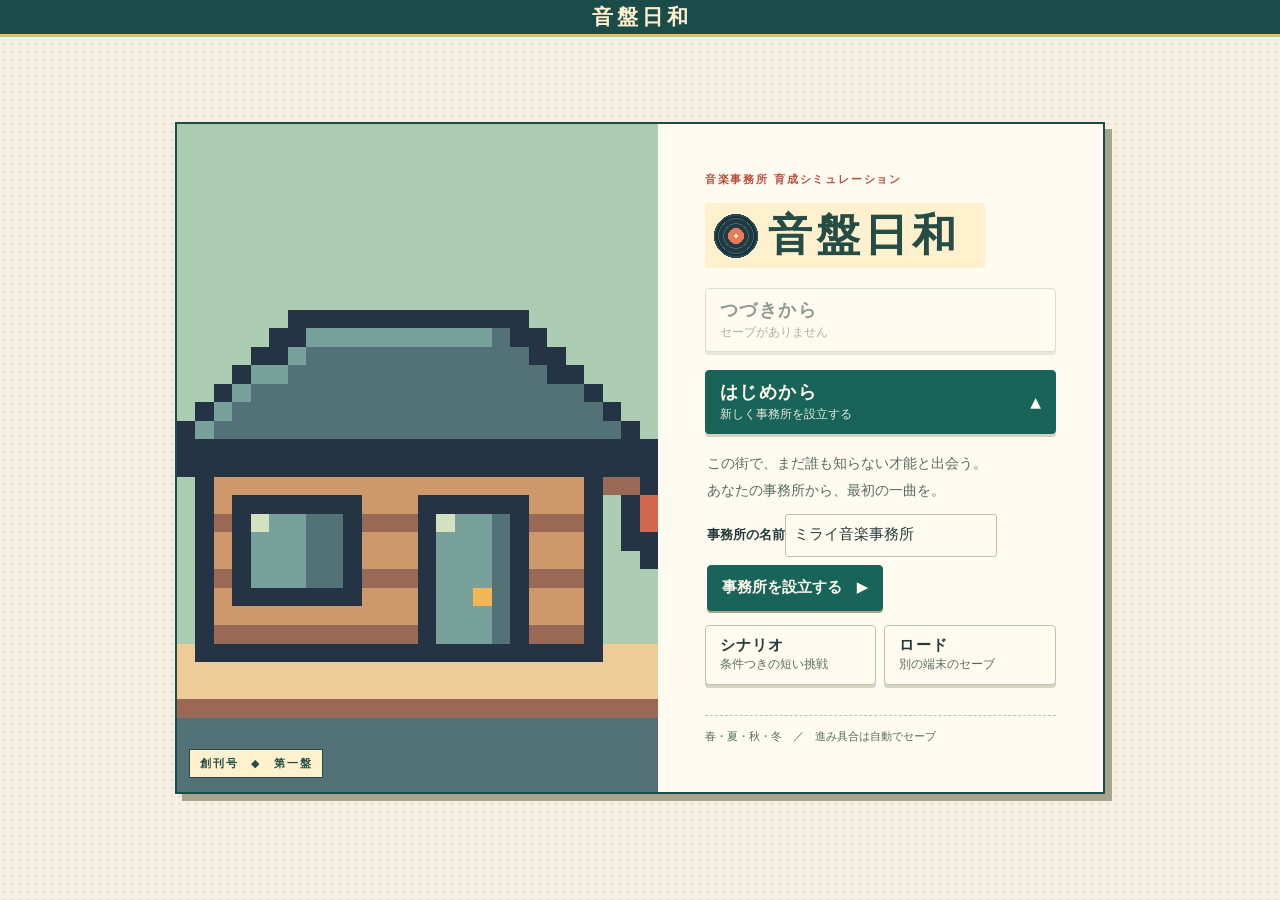
==== commit 8b1dc432: "音盤日和 v1.10：シナリオ・夢・1枚絵ほか、フォルダ整理 - 人名を所属タブと名鑑以外では名字だけに（D61） - セーブの持ち運び（セーブ・ロード）と、ホーム画面に追加・オフライン（D62） -" ====
--- a/index.html
+++ b/index.html
@@ -5,6 +5,12 @@
 <meta name="viewport" content="width=device-width,initial-scale=1">
 <title>音盤日和｜音楽事務所育成ゲーム</title>
 <link rel="stylesheet" href="style.css">
+<link rel="manifest" href="manifest.webmanifest">
+<meta name="theme-color" content="#1c4c49">
+<link rel="icon" href="images/app/icon-192.png">
+<link rel="apple-touch-icon" href="images/app/icon-192.png">
+<meta name="apple-mobile-web-app-capable" content="yes">
+<meta name="apple-mobile-web-app-title" content="音盤日和">
 </head>
 <body>
 <div id="app"></div>
@@ -18,7 +24,9 @@
 <script src="live.js"></script>
 <script src="ceremony.js"></script>
 <script src="auto.js"></script>
+<script src="scenario.js"></script>
 <script src="app.js"></script>
 <script src="training-input.js"></script>
+<script>if("serviceWorker" in navigator&&location.protocol.startsWith("http"))navigator.serviceWorker.register("sw.js").catch(()=>{})</script>
 </body>
 </html>
--- a/style.css
+++ b/style.css
@@ -485,3 +485,191 @@
 .rival-units{margin-top:6px;gap:4px}.rival-units .tag{display:inline-flex;align-items:center;gap:4px}
 .menu-help{width:100%;margin:6px 0 4px;justify-content:center;display:flex;align-items:center;gap:6px}
 .danger-link{color:var(--warn);font-size:13px}
+
+/* 能力の推移：名前と総合は折り返さない（D61） */
+.grow-tbl td.nm,.grow-tbl td.num{white-space:nowrap}
+.grow-tbl td.nm .face-link{vertical-align:middle;margin-right:4px}
+.grow-tbl th{white-space:nowrap}
+.grow-tbl td.sub span{white-space:nowrap}
+
+/* セーブの持ち運び（D62） */
+.saveio .set-row .btn{min-width:8em}
+.io-text{width:100%;min-height:90px;font:12px/1.4 ui-monospace,monospace;background:var(--card);color:var(--ink);border:1px solid var(--line);border-radius:6px;padding:6px;box-sizing:border-box;word-break:break-all}
+.io-pick{cursor:pointer}
+
+/* シナリオ・ニューゲーム＋（D64） */
+.sc-band{display:flex;flex-wrap:wrap;align-items:center;gap:4px 10px;padding:5px 12px;font-size:12px;background:var(--poster);color:var(--cream);border-top:1px solid rgba(255,255,255,.12)}
+.sc-band b{color:var(--gold)}
+.sc-band .sc-left{margin-left:auto;font-weight:700;white-space:nowrap}
+.sc-band.ng{justify-content:center}
+.sc-list{display:grid;gap:10px;margin-top:10px}
+.sc-card{border:1px solid var(--line);border-left:4px solid var(--gold);border-radius:8px;padding:10px 12px;background:var(--card)}
+.sc-card p{margin:4px 0}
+.sc-card .btn{margin-top:8px}
+.sc-goal{font-weight:700;color:var(--accent);font-size:14px;margin-top:2px}
+.sc-stars{color:#d99a2b;letter-spacing:2px;white-space:nowrap}
+.sc-stars.none{color:var(--sub);letter-spacing:0;font-size:12px}
+.sc-stars.big{font-size:34px;margin:6px 0}
+.sc-result{text-align:center;max-width:420px}
+.sc-result h2{font-size:28px;margin:4px 0}
+.sc-result.win h2{color:var(--gold)}
+.sc-result.lose h2{color:var(--sub)}
+.sc-btns{display:flex;flex-wrap:wrap;justify-content:center;gap:8px;margin-top:14px}
+.legend-card{border-left:4px solid var(--gold)}
+.legend-card .hall-head b{display:block;font-size:16px}
+.cover-more{display:flex;flex-wrap:wrap;gap:8px;margin-top:12px}
+.sc-diff{margin-left:8px;font-size:11px;font-weight:700;padding:1px 6px;border-radius:9px;border:1px solid currentColor;vertical-align:middle}
+.sc-diff.d1{color:var(--good)}.sc-diff.d2{color:var(--accent)}.sc-diff.d3{color:var(--warn)}
+
+/* メニューのタブ・タイトル画面（D65） */
+.menu .menu-tabs{display:grid;grid-template-columns:repeat(4,1fr);gap:4px;margin:10px 0 4px;border-bottom:2px solid var(--accent)}
+.menu .menu-tabs button{display:flex;flex-direction:column;align-items:center;gap:2px;padding:7px 2px 6px;border:1px solid var(--line);border-bottom:0;border-radius:6px 6px 0 0;background:var(--bg);color:var(--sub);font:inherit;font-size:13px;font-weight:700;cursor:pointer}
+.menu .menu-tabs button.on{background:var(--accent);border-color:var(--accent);color:var(--accent-ink)}
+.menu .menu-tabs svg{width:16px;height:16px}
+.menu .menu-body{min-height:240px;padding-top:4px}
+.menu .menu-body>h3:first-child{margin-top:8px}
+a.masthead{display:block;text-decoration:none;cursor:pointer}
+a.masthead:hover{color:var(--gold)}
+.top-continue{display:grid;grid-template-columns:1fr auto;align-items:center;gap:0 10px;width:100%;text-align:left;padding:10px 14px;margin:8px 0 6px}
+.top-continue small{grid-column:1/-1;font-size:11px;opacity:.85}
+.top-continue b{font-size:17px;overflow:hidden;text-overflow:ellipsis;white-space:nowrap}
+.top-continue span{white-space:nowrap;font-size:13px}
+.top-continue.sc{border-left:4px solid var(--gold)}
+.cover-copy .cover-more{margin:6px 0 4px}
+.cover-new{margin:10px 0 4px;border-top:1px solid var(--line);padding-top:8px}
+.cover-new summary{cursor:pointer;font-weight:700;font-size:14px}
+.cover-new .btn{margin-top:8px}
+
+/* 音の操作盤・タイトル画面のメニュー（D66） */
+.menu-head .row{gap:6px}
+.deck{margin:12px 0 8px;padding:12px 12px 6px;background:linear-gradient(#21413c,#16302c);border:2px solid #0d201d;border-radius:6px;box-shadow:inset 0 1px 0 #ffffff1c,0 3px 0 #0d201d;color:var(--cream)}
+.deck-title{font:700 11px/1 ui-monospace,monospace;letter-spacing:.3em;color:var(--gold);margin-bottom:8px;display:flex;align-items:center;gap:8px}
+.deck-title::after{content:'';flex:1;height:0;border-top:1px dashed #f4bd6966}
+.deck-row{display:grid;grid-template-columns:5.5em auto 1fr;align-items:center;gap:10px;margin:0 0 10px}
+.deck-name{font-weight:700;font-size:14px}
+.deck-note{font-size:12px;color:#cfd9cf}
+.sw{display:inline-flex;align-items:center;gap:6px;min-width:66px;justify-content:center;padding:5px 9px;border:2px solid #0b1b19;border-radius:4px;background:#0f2622;color:#8fa59b;font:700 12px/1 ui-monospace,monospace;letter-spacing:.12em;cursor:pointer;box-shadow:0 2px 0 #0b1b19,inset 0 1px 0 #ffffff14}
+.sw::before{content:'';width:8px;height:8px;border-radius:50%;background:#3b4a45;box-shadow:inset 0 1px 1px #0008}
+.sw.on{background:#f4bd69;color:#2a2116;border-color:#8a5a1d}
+.sw.on::before{background:#ff6a3d;box-shadow:0 0 6px #ff6a3d,0 0 2px #fff inset}
+.sw:active{transform:translateY(2px);box-shadow:0 0 0 #0b1b19}
+.vol{-webkit-appearance:none;appearance:none;width:100%;height:24px;background:transparent;margin:0;cursor:pointer;--v:50%}
+.vol:focus{outline:none}.vol:focus-visible{outline:2px solid var(--gold);outline-offset:2px}
+.vol::-webkit-slider-runnable-track{height:8px;border-radius:2px;border:1px solid #081614;background:linear-gradient(to right,#f4bd69 0 var(--v),#0b1d1a var(--v) 100%);box-shadow:inset 0 1px 2px #000a}
+.vol::-moz-range-track{height:8px;border-radius:2px;border:1px solid #081614;background:#0b1d1a;box-shadow:inset 0 1px 2px #000a}
+.vol::-moz-range-progress{height:8px;border-radius:2px;background:#f4bd69}
+.vol::-webkit-slider-thumb{-webkit-appearance:none;width:22px;height:22px;margin-top:-8px;border-radius:50%;border:2px solid #f6ecd2;background:radial-gradient(circle,#f6ecd2 0 2px,#d9643f 2px 5px,#1b1b1b 5px 6px,#3a3a3a 6px 7px,#151515 7px);box-shadow:0 2px 0 #0008}
+.vol::-moz-range-thumb{width:18px;height:18px;border-radius:50%;border:2px solid #f6ecd2;background:radial-gradient(circle,#f6ecd2 0 2px,#d9643f 2px 5px,#1b1b1b 5px 6px,#3a3a3a 6px 7px,#151515 7px);box-shadow:0 2px 0 #0008}
+@media(max-width:420px){.deck-row{grid-template-columns:auto 1fr}.deck-row .vol,.deck-row .deck-note{grid-column:1/-1}}
+.io-auto{display:flex;align-items:center;gap:8px;font-weight:700;margin:8px 0 2px}
+.io-auto svg{width:16px;height:16px;flex:none}
+.io-paste{margin-top:6px}.io-paste summary{cursor:pointer;font-size:13px;color:var(--sub)}
+.top-menu{display:grid;gap:8px;margin:14px 0 8px}
+.top-item{display:grid;grid-template-columns:1fr auto;align-items:center;gap:0 10px;width:100%;text-align:left;padding:10px 14px;border:1px solid var(--line);border-radius:4px;background:var(--card);color:var(--ink);font:inherit;cursor:pointer;box-shadow:0 3px 0 color-mix(in srgb,var(--shadow) 46%,transparent)}
+.top-item .top-label{font:700 18px/1.3 serif;letter-spacing:.08em}
+.top-item .top-info{grid-column:1;font-size:12px;color:var(--sub);overflow:hidden;text-overflow:ellipsis;white-space:nowrap}
+.top-item .top-info b{color:inherit;margin-right:8px;font-size:13px}
+.top-item i{grid-column:2;grid-row:1/3;font-style:normal;font-size:14px}
+.top-item.pri{background:var(--accent);border-color:var(--accent);color:var(--accent-ink)}
+.top-item.pri .top-info{color:var(--accent-ink);opacity:.9}
+.top-item.sc{border-left:4px solid var(--gold)}
+.top-item:disabled{opacity:.5;cursor:default}
+.top-item:not(:disabled):active{transform:translateY(2px);box-shadow:none}
+.top-new{padding:4px 2px 6px}
+.top-new p{margin:4px 0 10px}
+.top-new .btn{margin-top:8px}
+.top-sub{display:grid;grid-template-columns:1fr 1fr;gap:8px}
+.top-sub .top-label{font-size:15px}
+.deck-row .sw{justify-self:start}
+
+/* ドット絵の動き・ジャケット（D67） */
+.jacket{display:inline-block;vertical-align:middle;flex:none;image-rendering:pixelated;box-shadow:1px 1px 0 #0005;margin-right:6px}
+.song-cell .jacket{float:left;margin:1px 6px 0 0}
+.tbl td.num{white-space:nowrap}
+.setlist .jacket{margin-right:4px}
+.page-head.no-thumb{min-height:0}
+@keyframes figStep{0%,49.9%{background-position:var(--x0) var(--y)}50%,100%{background-position:var(--x1) var(--y)}}
+.street .fig>i,.figo .fig>i{animation:figStep var(--fs,.8s) steps(1) infinite;animation-delay:var(--fd,0s)}
+/* 事務所の前の通り */
+.street-card{padding:0;overflow:hidden}
+.street{position:relative;height:138px;overflow:hidden;background:linear-gradient(#bfe0d4 0 62%,#98bfae 62% 100%)}
+.street.sky0{background:linear-gradient(#f5dcd8,#cfe6dc 60%,#9cc2a9 60%)}
+.street.sky1{background:linear-gradient(#8fd0e8,#d6f0ea 60%,#8fbf8c 60%)}
+.street.sky2{background:linear-gradient(#f2c99a,#f6e3c4 60%,#b49a6a 60%)}
+.street.sky3{background:linear-gradient(#9fb3c4,#dfe8ee 60%,#e9eef1 60%)}
+.street-office{position:absolute;left:50%;bottom:20px;width:240px;height:108px;transform:translateX(-50%);image-rendering:pixelated}
+.street-road{position:absolute;left:0;right:0;bottom:0;height:22px;background:repeating-linear-gradient(90deg,#6f7a72 0 18px,#78837b 18px 36px);border-top:3px solid #c9bd94}
+.walker{position:absolute;bottom:10px;left:-40px;line-height:0;filter:drop-shadow(0 2px 0 #0004)}
+.walker .fig{animation:bob .45s steps(2) infinite}
+@keyframes bob{50%{transform:translateY(-2px)}}
+.w-right{animation:walkR var(--t) linear infinite;animation-delay:var(--d)}
+.w-left{animation:walkL var(--t) linear infinite;animation-delay:var(--d)}.w-left .fig{scale:-1 1}
+.w-in{animation:walkIn var(--t) linear infinite;animation-delay:var(--d)}
+.w-out{animation:walkOut var(--t) linear infinite;animation-delay:var(--d)}.w-out .fig{scale:-1 1}
+@keyframes walkR{from{left:-40px}to{left:calc(100% + 10px)}}
+@keyframes walkL{from{left:calc(100% + 10px)}to{left:-40px}}
+@keyframes walkIn{0%{left:-40px;opacity:1}55%{left:calc(50% - 16px);opacity:1}62%,100%{left:calc(50% - 16px);opacity:0}}
+@keyframes walkOut{0%,40%{left:calc(50% - 16px);opacity:0}48%{opacity:1}100%{left:calc(100% + 10px);opacity:1}}
+.weather{position:absolute;inset:0;pointer-events:none}
+.weather i{position:absolute;top:-8px;width:4px;height:4px;animation:fall 7s linear infinite}
+.weather i:nth-child(1){left:4%;animation-delay:-1s}.weather i:nth-child(2){left:11%;animation-delay:-4s}.weather i:nth-child(3){left:18%;animation-delay:-2.5s}.weather i:nth-child(4){left:26%;animation-delay:-6s}.weather i:nth-child(5){left:33%;animation-delay:-3s}.weather i:nth-child(6){left:41%;animation-delay:-5.2s}.weather i:nth-child(7){left:49%;animation-delay:-.4s}.weather i:nth-child(8){left:57%;animation-delay:-4.6s}.weather i:nth-child(9){left:64%;animation-delay:-2s}.weather i:nth-child(10){left:72%;animation-delay:-6.4s}.weather i:nth-child(11){left:79%;animation-delay:-1.6s}.weather i:nth-child(12){left:86%;animation-delay:-3.8s}.weather i:nth-child(13){left:92%;animation-delay:-5.6s}.weather i:nth-child(14){left:97%;animation-delay:-.9s}
+@keyframes fall{from{transform:translate(0,0)}to{transform:translate(-30px,150px)}}
+.w0 i{background:#f3b6c4;border-radius:0 3px}
+.w1 i{background:#fff6c8;width:2px;height:2px;box-shadow:0 0 4px #fff;animation-name:glint;animation-duration:3s}
+@keyframes glint{0%,100%{opacity:0;transform:translateY(40px)}50%{opacity:1;transform:translateY(30px)}}
+.w2 i{background:#d3674d;width:5px;height:3px;animation-duration:9s}.w2 i:nth-child(odd){background:#f2b754}
+.w3 i{background:#fff;width:3px;height:3px;animation-duration:10s}
+/* トレーニング部屋の全身の姿 */
+.occupant.figo::after{display:none}
+.occupant.figo{padding:0 1px}
+.pose-dance .fig{animation:hop .8s steps(2) infinite;animation-delay:var(--d)}
+.pose-voice .fig,.pose-stage .fig{animation:sway 1.6s steps(2) infinite;animation-delay:var(--d)}
+.pose-rest .fig>i{animation-duration:2.4s}
+.pose-rest .fig{filter:saturate(.7)}
+@keyframes hop{50%{transform:translateY(-3px)}}
+@keyframes sway{50%{transform:translateX(1px)}}
+@media (prefers-reduced-motion:reduce){.walker,.walker .fig,.weather i,.figo .fig,.street .fig>i,.figo .fig>i{animation:none!important}.w-in,.w-out{opacity:1}}
+
+/* 夢（D68） */
+.dream-line{margin:6px 0 2px;font-size:13px;line-height:1.5}
+.dream-tag{display:inline-block;margin-right:6px;padding:0 6px;border-radius:9px;background:var(--gold);color:#2a2116;font-size:11px;font-weight:700;vertical-align:1px}
+.dream-done{list-style:none;margin:2px 0 6px;padding:0;font-size:12px}
+.dream-done li{display:flex;align-items:center;gap:4px;margin:2px 0}
+.goal-stamp.g-dream{border-color:var(--gold)}
+
+/* 1枚絵・能力の色と印（D71） */
+.emb{display:inline-grid;place-items:center;width:var(--es,56px);height:var(--es,56px);border-radius:50%;background:#f3e7c9;box-shadow:inset 0 0 0 calc(var(--es,56px)*.08) var(--ac),0 3px 0 #0006;flex:none}
+.emb .ico{width:52%;height:52%;image-rendering:pixelated}
+.emb.png{background:radial-gradient(circle closest-side,#f3e7c9 0 80%,transparent 81%);box-shadow:none;filter:drop-shadow(0 3px 0 #0006)}
+.emb.png img{width:100%;height:100%;display:block}
+.cut-band.illust{background-size:cover;background-position:center;justify-content:flex-start;padding-left:clamp(12px,5vw,80px);box-shadow:0 6px 0 var(--ac),0 -6px 0 var(--ac2)}
+.cut-band.illust::before{display:none}
+.cut-band.illust .cut-text b{text-shadow:3px 3px 0 #1d2a2e,0 0 12px #1d2a2e}
+.cut-band.illust .cut-text small{color:#fff0ce;background:var(--ac);padding:0 8px;align-self:flex-start;letter-spacing:.3em}
+.cut-emb{position:absolute!important;right:clamp(8px,3vw,40px);top:14%;animation:stamp .35s .3s steps(4) both}
+@keyframes stamp{from{transform:skewY(6deg) scale(1.8) rotate(-20deg);opacity:0}to{transform:skewY(6deg) scale(1) rotate(-8deg);opacity:1}}
+@media(max-width:520px){.cut-emb .emb{--es:48px!important}.cut-band.illust .portrait{width:96px!important;height:96px!important}}
+.dex-emblem{box-shadow:inset 0 0 0 3px var(--ac,var(--line))}
+/* 初めての大舞台 */
+.stage-splash{position:absolute;inset:0;z-index:60;display:grid;align-items:end;background:#1d2a2e;cursor:pointer;animation:fadeIn .4s both}
+.stage-splash.out{animation:fadeOut .4s both}
+.splash-art{position:absolute;inset:0;background-size:cover;background-position:center;animation:kenburns 3.4s ease-out both}
+@keyframes kenburns{from{transform:scale(1.12)}to{transform:scale(1)}}
+.splash-cap{position:relative;padding:14px 18px 22px;background:linear-gradient(transparent,#1d2a2ee6 40%);color:#fff0ce;display:flex;flex-direction:column;gap:2px}
+.splash-cap small{color:#f4bd69;font-weight:800;letter-spacing:.3em;font-size:12px}
+.splash-cap b{font:900 clamp(26px,6vw,44px)/1.2 serif;text-shadow:3px 3px 0 #1d2a2e}
+.splash-cap span{font-weight:700}
+@keyframes fadeIn{from{opacity:0}}@keyframes fadeOut{to{opacity:0}}
+.finale-art{height:clamp(110px,22vw,170px);margin:-4px -4px 10px;border:2px solid #f4bd69;background-size:cover;background-position:center}
+/* 授賞式・殿堂・エンドロール */
+.show.award-show{background:var(--art) center/cover #102521}
+.show.award-show::before{content:'';position:absolute;inset:0;background:#0d1d1a99;pointer-events:none}
+.show.award-show.grand::before{background:#0d1d1a66}
+.show.award-show .show-box{background:#13211fe6}
+.goal-art,.hall-art{height:clamp(120px,26vw,200px);background-size:cover;background-position:center;border:2px solid #e2b84a;margin:6px 0 10px}
+.hall-art{border-radius:5px;margin:0 0 10px}
+.cr-art{width:min(86vw,420px);aspect-ratio:1050/830;margin:0 auto 18px;background-size:114.3% auto;background-position:50% 45.5%;border:2px solid #e2b84a}
+@media (prefers-reduced-motion:reduce){.splash-art,.cut-emb{animation:none}}
+.cut-band.illust .cut-text span{align-self:flex-start;padding:0 6px;background:#1d2a2ecc;text-shadow:none}
+.dex-emblem .emb{box-shadow:none}.dex-card.got.k-ab .dex-emblem{background:none;box-shadow:none}
+.dex-card.lock .emb{filter:grayscale(1) opacity(.45)}
